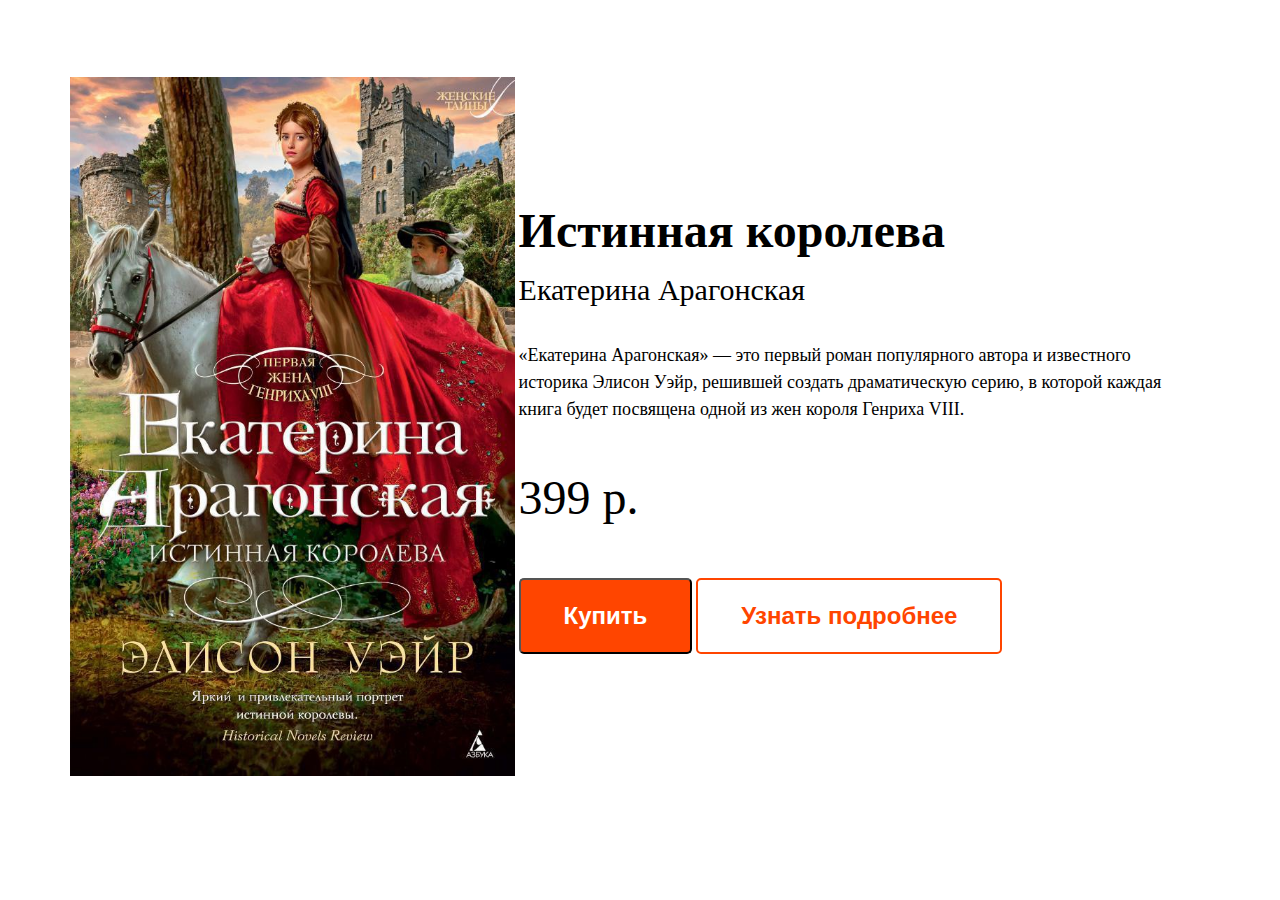
==== lesson-7/index.html @ 6c426e01 "Начальная страница" ====
<!DOCTYPE html>
<html lang="en">
<head>
  <meta charset="UTF-8">
  <meta name="viewport" content="width=device-width, initial-scale=1.0">
  <title>Истинная королева - Екатерина Арагонская</title>
  <link rel="stylesheet" href="reset.css">
  <link rel="stylesheet" href="style.css">
</head>
<body>
  <header class="header">
  <div class="container">

  <div class="header-img">
    <img src="img/header-img.jpg" alt="Изображение книги">
  </div>
  <!--/header-img -->

  <div class="header-text">
    <h1 class="header-text__title">Истинная королева</h1>
    <div class="header-text__subtitle">Екатерина Арагонская</div>
    <p class="header-text__descr">
      «Екатерина Арагонская» — это первый роман популярного 
      автора и известного историка Элисон Уэйр, решившей создать 
      драматическую серию, в которой каждая книга будет посвящена 
      одной из жен короля Генриха VIII.
    </p>

    <div class="header-text__price">
      399 р.
    </div>

    <button class="button">Купить</button>
    <button class="button button-o">Узнать подробнее</button>

  </div>
  <!--/header-text-->

  </div>
  </header>
</body>
</html>
---- lesson-7/style.css ----
body {
  font-family: Tahoma;
}
button:focus {
  outline: none;
}
.container {
  width: 1140px;
  margin-left: auto;
  margin-right: auto;
}
.header {
  padding-top: 77px;
  padding-bottom: 96;
}
.header-img {
  display: inline-block;
  width: 39%;
  vertical-align: middle;
}
.header-text {
  display: inline-block;
  width: 60%;
  vertical-align: middle;
}
.header-text__title {
  font-size: 48px;
  font-weight: 700;
  margin-bottom: 15px;
}
.header-text__subtitle {
  font-size: 30px;
  font-weight: 400;
  margin-bottom: 35px;
}
.header-text__descr {
  font-size: 18px;
  font-weight: 400;
  line-height: 27px;
  max-width: 530;
  margin-bottom: 47px;
}
.header-text__price {
  font-size: 48px;
  font-weight: 400;
  margin-bottom: 53px;
}
.button {
  border-radius: 5px;
  background-color: orangered;
  font-size: 24px;
  font-weight: 700;
  color: #ffffff;
  padding: 22px 43px;
}
.button-o {
  color: orangered;
  background-color: transparent;
  border: 2px solid orangered;
}
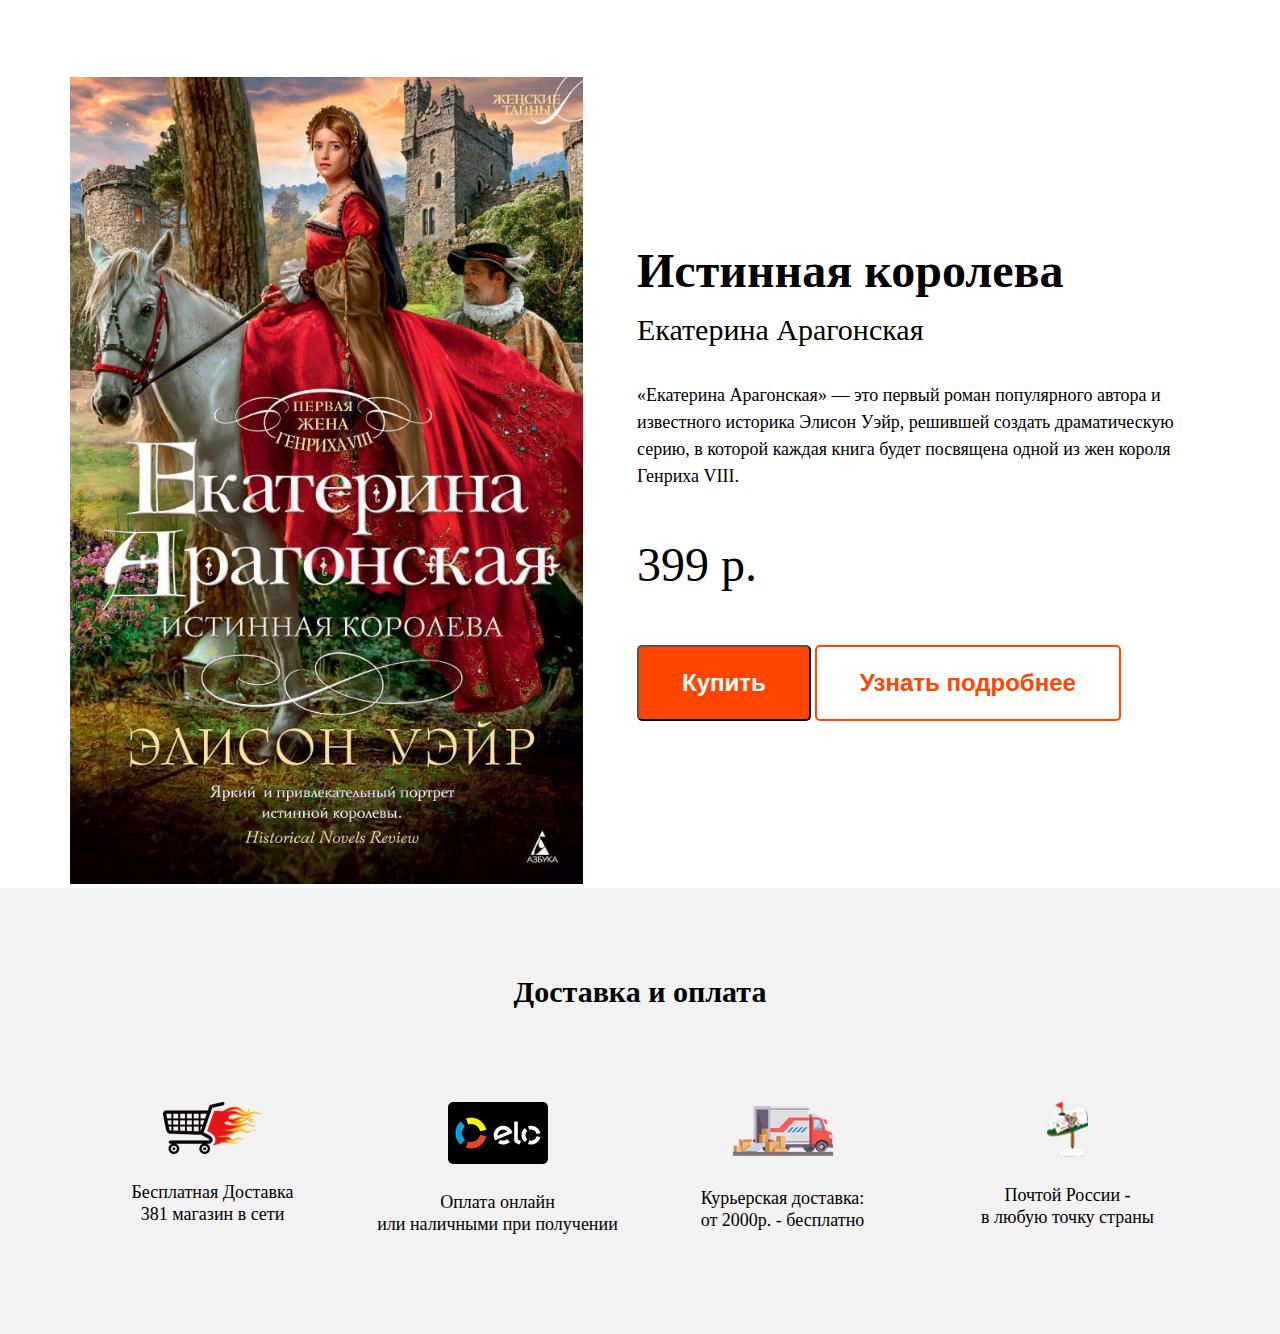
==== commit 7d32f6cb: "Доставка" ====
--- a/lesson-7/index.html
+++ b/lesson-7/index.html
@@ -14,7 +14,7 @@
   <div class="header-img">
     <img src="img/header-img.jpg" alt="Изображение книги">
   </div>
-  <!--/header-img -->
+  <!-- /.header-img -->
 
   <div class="header-text">
     <h1 class="header-text__title">Истинная королева</h1>
@@ -34,9 +34,63 @@
     <button class="button button-o">Узнать подробнее</button>
 
   </div>
-  <!--/header-text-->
+  <!-- /.header-text -->
 
   </div>
   </header>
+
+  <section class="features">
+    <div class="container">
+      <h2 class="section-title">
+        Доставка и оплата
+      </h2>
+<div class="features-wrap">
+  <div class="features-block">
+    <div class="features-block__img">
+      <img src="/lesson-7/img/features/karzina.png" alt="karzina">
+    </div><!-- /.features-block__img-->
+    <div class="features-block__text">
+      Бесплатная Доставка <br>
+      381 магазин в сети
+    </div>
+  </div>
+  <!-- /.features-block -->
+
+  <div class="features-block">
+   <div class="features-block__img">
+    <img src="/lesson-7/img/features/kard.png" alt="kard">
+   </div><!-- /.features-block__img-->
+    <div class="features-block__text">
+      Оплата онлайн <br> или наличными при получении
+    </div>
+  </div>
+  <!-- /.features-block -->
+
+  <div class="features-block">
+    <div class="features-block__img">
+      <img src="/lesson-7/img/features/kar.png" alt="kar">
+    </div><!-- /.features-block__img-->
+    <div class="features-block__text">
+      Курьерская доставка: <br>
+      от 2000р. - бесплатно
+    </div>
+  </div>
+  <!-- /.features-block -->
+  
+  <div class="features-block">
+    <div class="features-block__img">
+      <img src="/lesson-7/img/features/box.png" alt="box">
+    </div><!-- /.features-block__img-->
+    <div class="features-block__text">
+      Почтой России - <br>
+      в любую точку страны
+    </div>
+  </div>
+  <!-- /.features-block -->
+</div>
+<!-- /.features-wrap -->
+      </div>
+    <!-- /.container -->
+  </section>
 </body>
 </html>--- a/lesson-7/style.css
+++ b/lesson-7/style.css
@@ -15,13 +15,14 @@
 }
 .header-img {
   display: inline-block;
-  width: 39%;
+  width: 45%;
   vertical-align: middle;
 }
 .header-text {
   display: inline-block;
-  width: 60%;
+  width: 50%;
   vertical-align: middle;
+  margin-left: 50px;
 }
 .header-text__title {
   font-size: 48px;
@@ -58,3 +59,36 @@
   background-color: transparent;
   border: 2px solid orangered;
 }
+.section-title {
+  margin-bottom: 97px;
+  font-size: 30px;
+  font-weight: 700;
+  line-height: 27px;
+  text-align: center;
+}
+.features {
+  padding-top: 90px;
+  padding-bottom: 99px;
+  background-color: #f2f2f2;
+
+}
+.features-wrap::after {
+content: '';
+display: table;
+clear: both;
+}
+.features-block {
+  display: inline-block;
+  text-align: center;
+  width: 25%;
+  float: left;
+}
+.features-block__img {
+  min-height: 25px;
+  margin-bottom: 23px;
+}
+.features-block__text {
+  font-size: 18px;
+  font-weight: 400;
+  line-height: 22px;
+}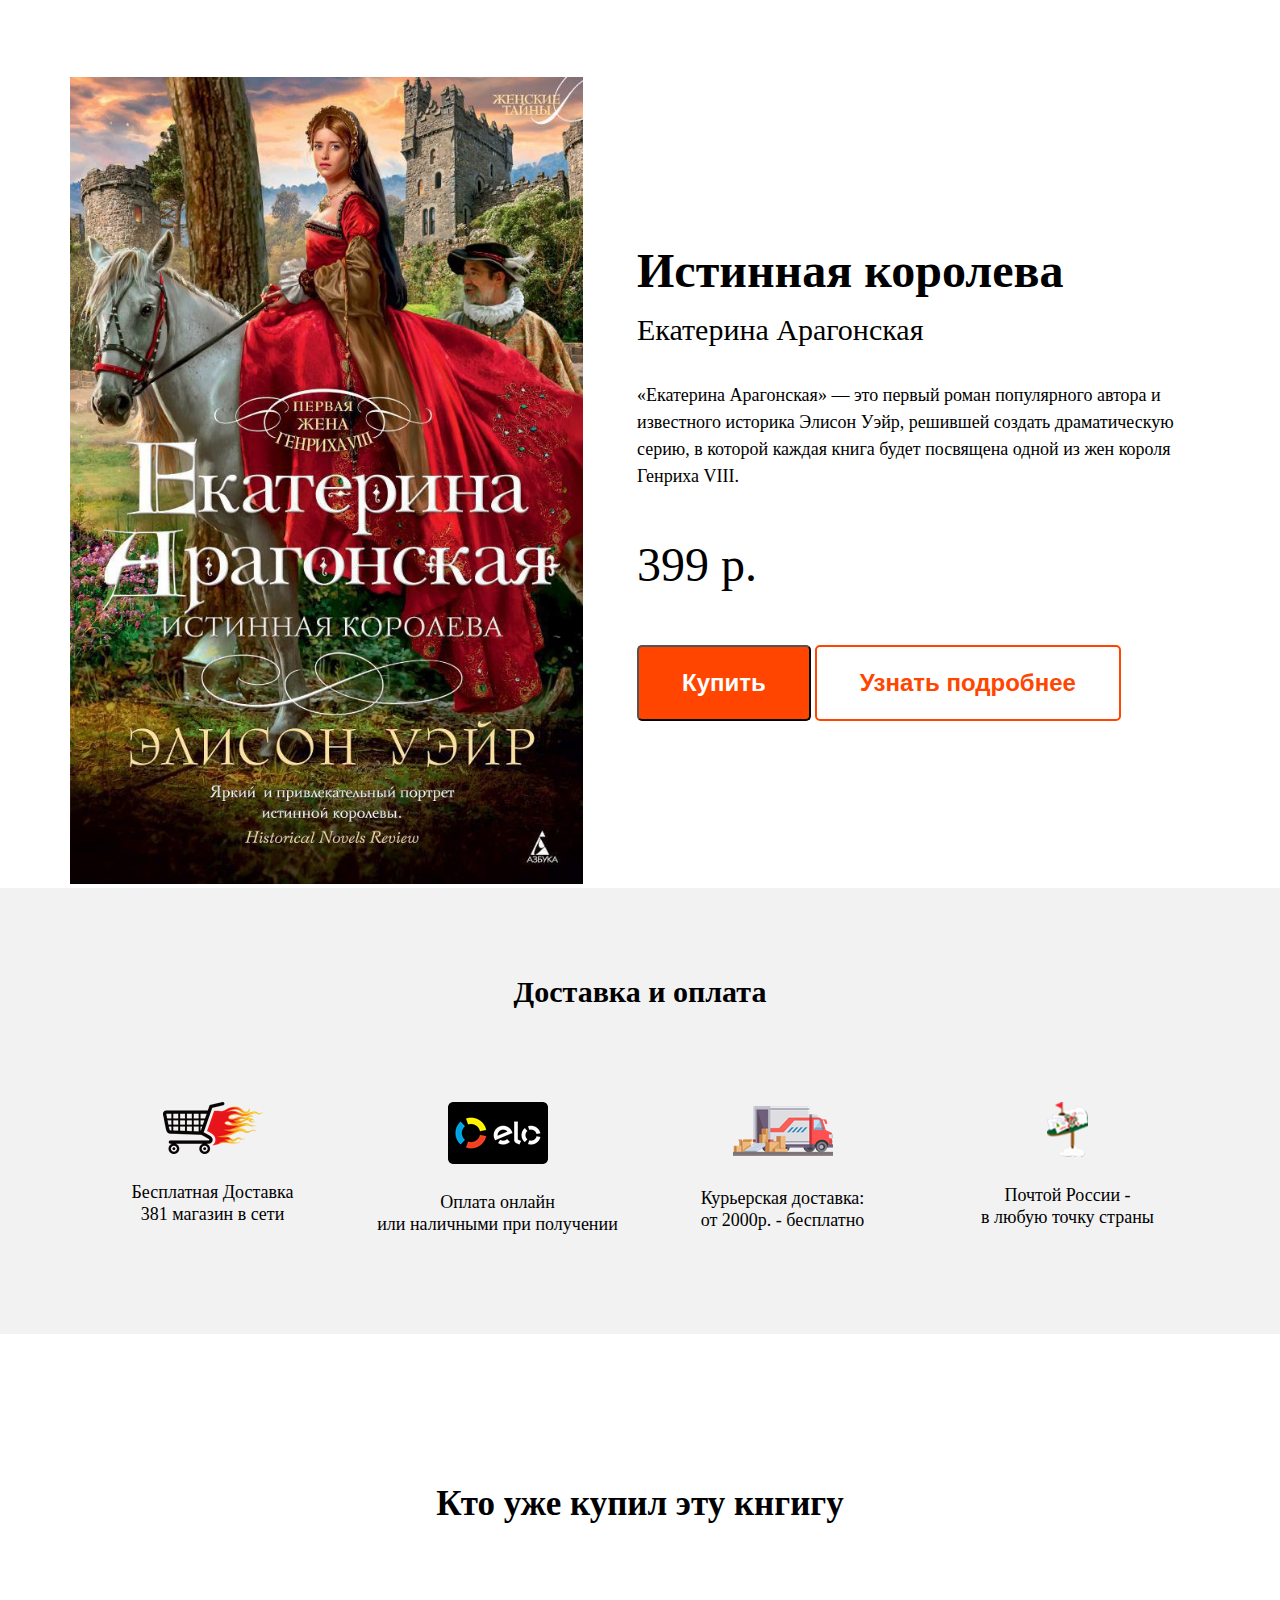
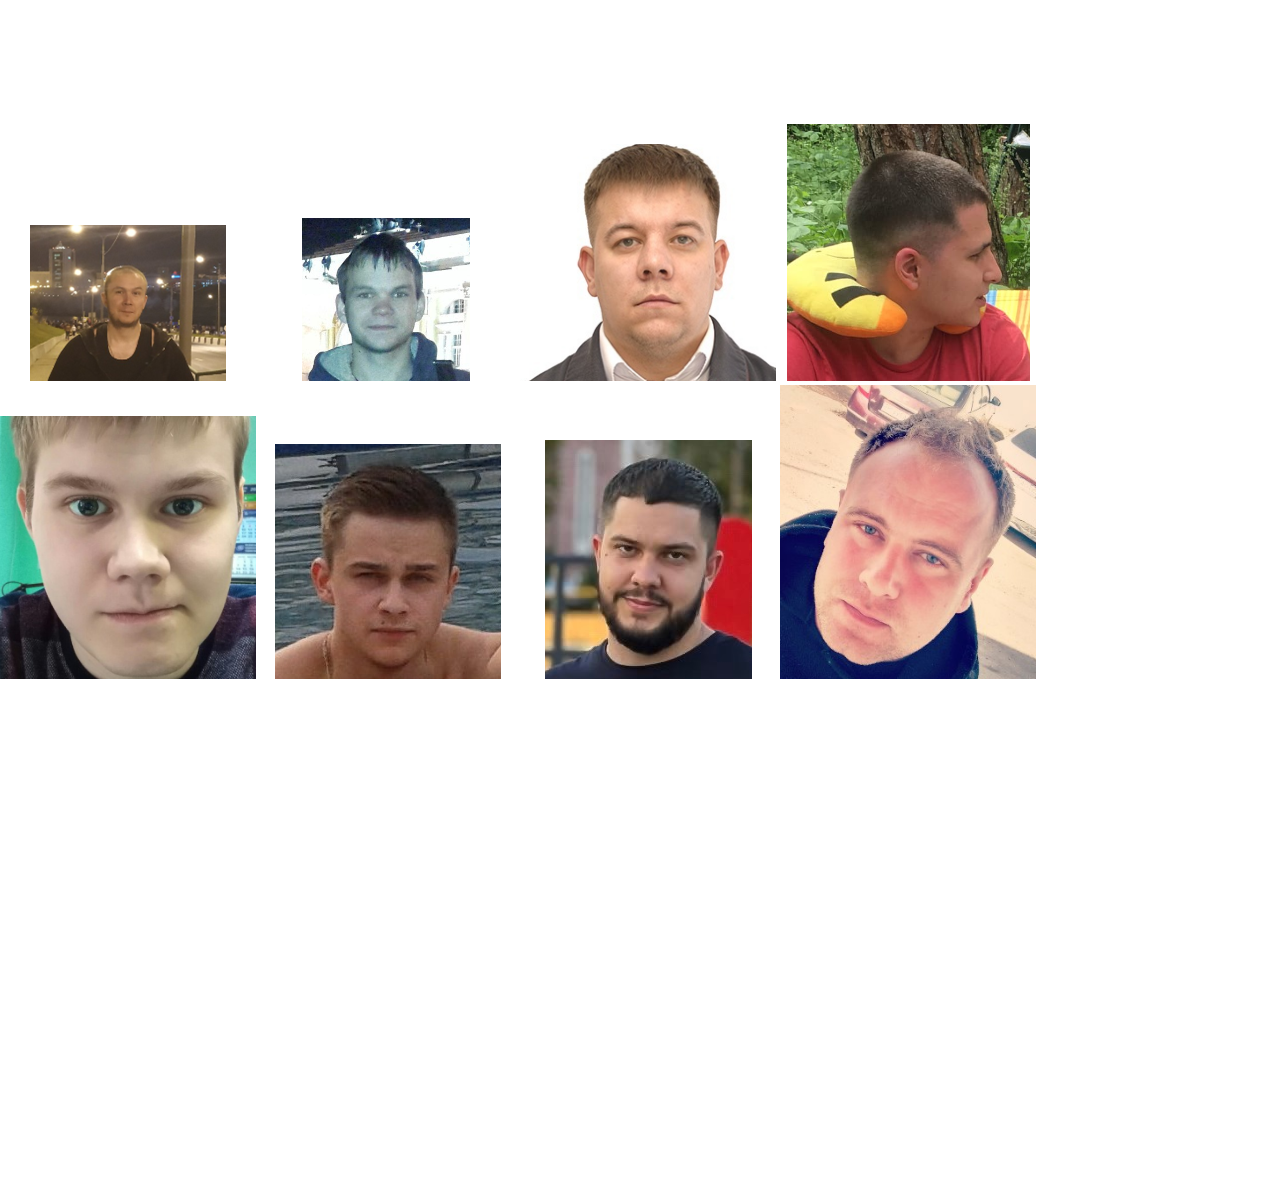
==== commit 75909659: "Фотки" ====
--- a/lesson-7/index.html
+++ b/lesson-7/index.html
@@ -6,6 +6,7 @@
   <title>Истинная королева - Екатерина Арагонская</title>
   <link rel="stylesheet" href="reset.css">
   <link rel="stylesheet" href="style.css">
+  <link rel="stylesheet" href="style2.css">
 </head>
 <body>
   <header class="header">
@@ -92,5 +93,34 @@
       </div>
     <!-- /.container -->
   </section>
+
+  <div class="buyer-img">
+    <h3 class="buyer-img__title"> Кто уже купил эту кнгигу</h3>
+    <div class="buyer-block">
+      <div class="buyer-block__img">
+        <img src="/lesson-7/img/buyer/1.png" alt="1">
+      </div><!-- /.buyer-block__img-->
+      <div class="buyer-block__img">
+        <img src="/lesson-7/img/buyer/2.png" alt="2">
+      </div><!-- /.buyer-block__img-->
+      <div class="buyer-block__img">
+        <img src="/lesson-7/img/buyer/3.png" alt="3">
+      </div><!-- /.buyer-block__img-->
+      <div class="buyer-block__img">
+        <img src="/lesson-7/img/buyer/4.png" alt="4">
+      </div><!-- /.buyer-block__img-->
+      <div class="buyer-block__img">
+        <img src="/lesson-7/img/buyer/5.png" alt="5">
+      </div><!-- /.buyer-block__img-->
+      <div class="buyer-block__img">
+        <img src="/lesson-7/img/buyer/6.png" alt="6">
+      </div><!-- /.buyer-block__img-->
+      <div class="buyer-block__img">
+        <img src="/lesson-7/img/buyer/7.png" alt="7">
+      </div><!-- /.buyer-block__img-->
+      <div class="buyer-block__img">
+        <img src="/lesson-7/img/buyer/8.png" alt="8">
+      </div><!-- /.buyer-block__img-->
+  </div>
 </body>
 </html>--- a/lesson-7/style.css
+++ b/lesson-7/style.css
@@ -91,4 +91,4 @@
   font-size: 18px;
   font-weight: 400;
   line-height: 22px;
-}+}
--- a/lesson-7/style2.css
+++ b/lesson-7/style2.css
@@ -0,0 +1,18 @@
+.buyer-img__title {
+  text-align: center;
+  margin-top: 150px;
+  font-weight: 800;
+  font-size: 35px;
+  margin-bottom: 150px;
+}
+.buyer-block {
+ margin-bottom: 500px;
+margin-top: 200px;
+ 
+ 
+}
+.buyer-block__img {
+  display: inline-block;
+  text-align: center;
+  width: 20%;
+}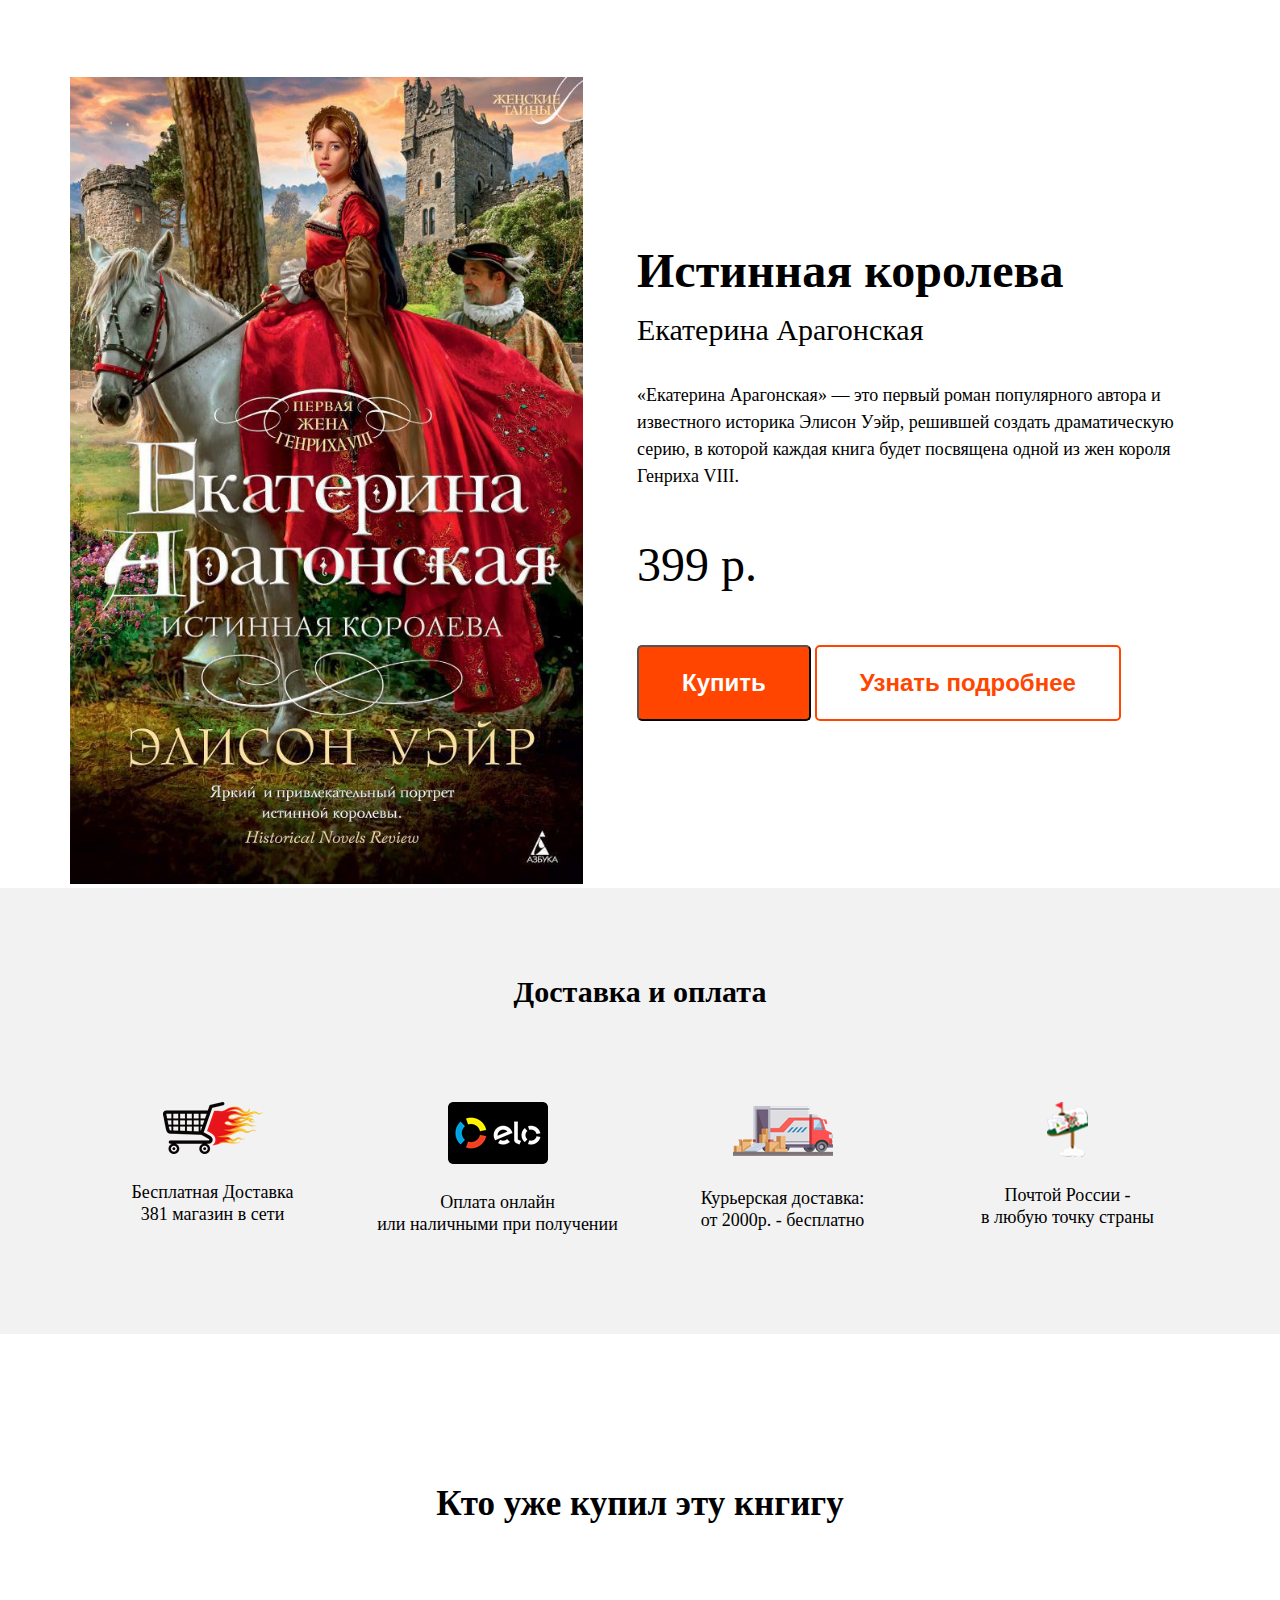
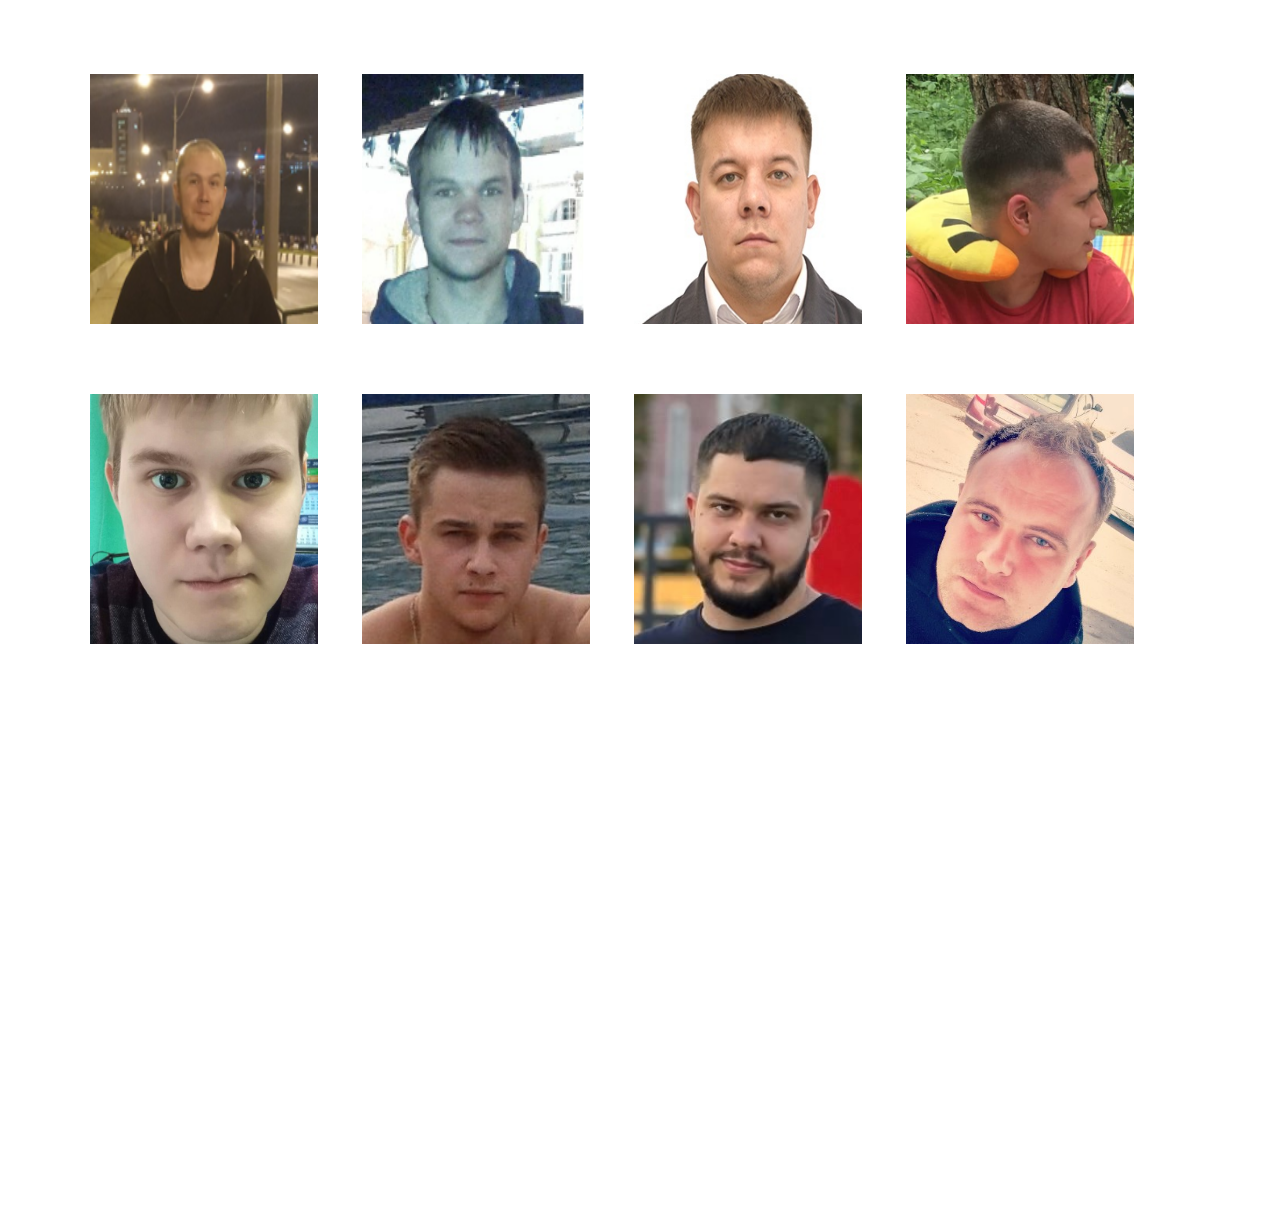
==== commit 08686584: "Вроде готово" ====
--- a/lesson-7/index.html
+++ b/lesson-7/index.html
@@ -96,7 +96,8 @@
 
   <div class="buyer-img">
     <h3 class="buyer-img__title"> Кто уже купил эту кнгигу</h3>
-    <div class="buyer-block">
+    
+    <div class="buyer-block container">
       <div class="buyer-block__img">
         <img src="/lesson-7/img/buyer/1.png" alt="1">
       </div><!-- /.buyer-block__img-->
--- a/lesson-7/style2.css
+++ b/lesson-7/style2.css
@@ -6,13 +6,15 @@
   margin-bottom: 150px;
 }
 .buyer-block {
- margin-bottom: 500px;
-margin-top: 200px;
- 
- 
+  margin-bottom:500px; 
+  line-height: 150px;
 }
 .buyer-block__img {
   display: inline-block;
-  text-align: center;
   width: 20%;
-}+  margin: 0 20px;
+}
+.buyer-block__img > img {
+width: 100%;
+height: 250px;
+} 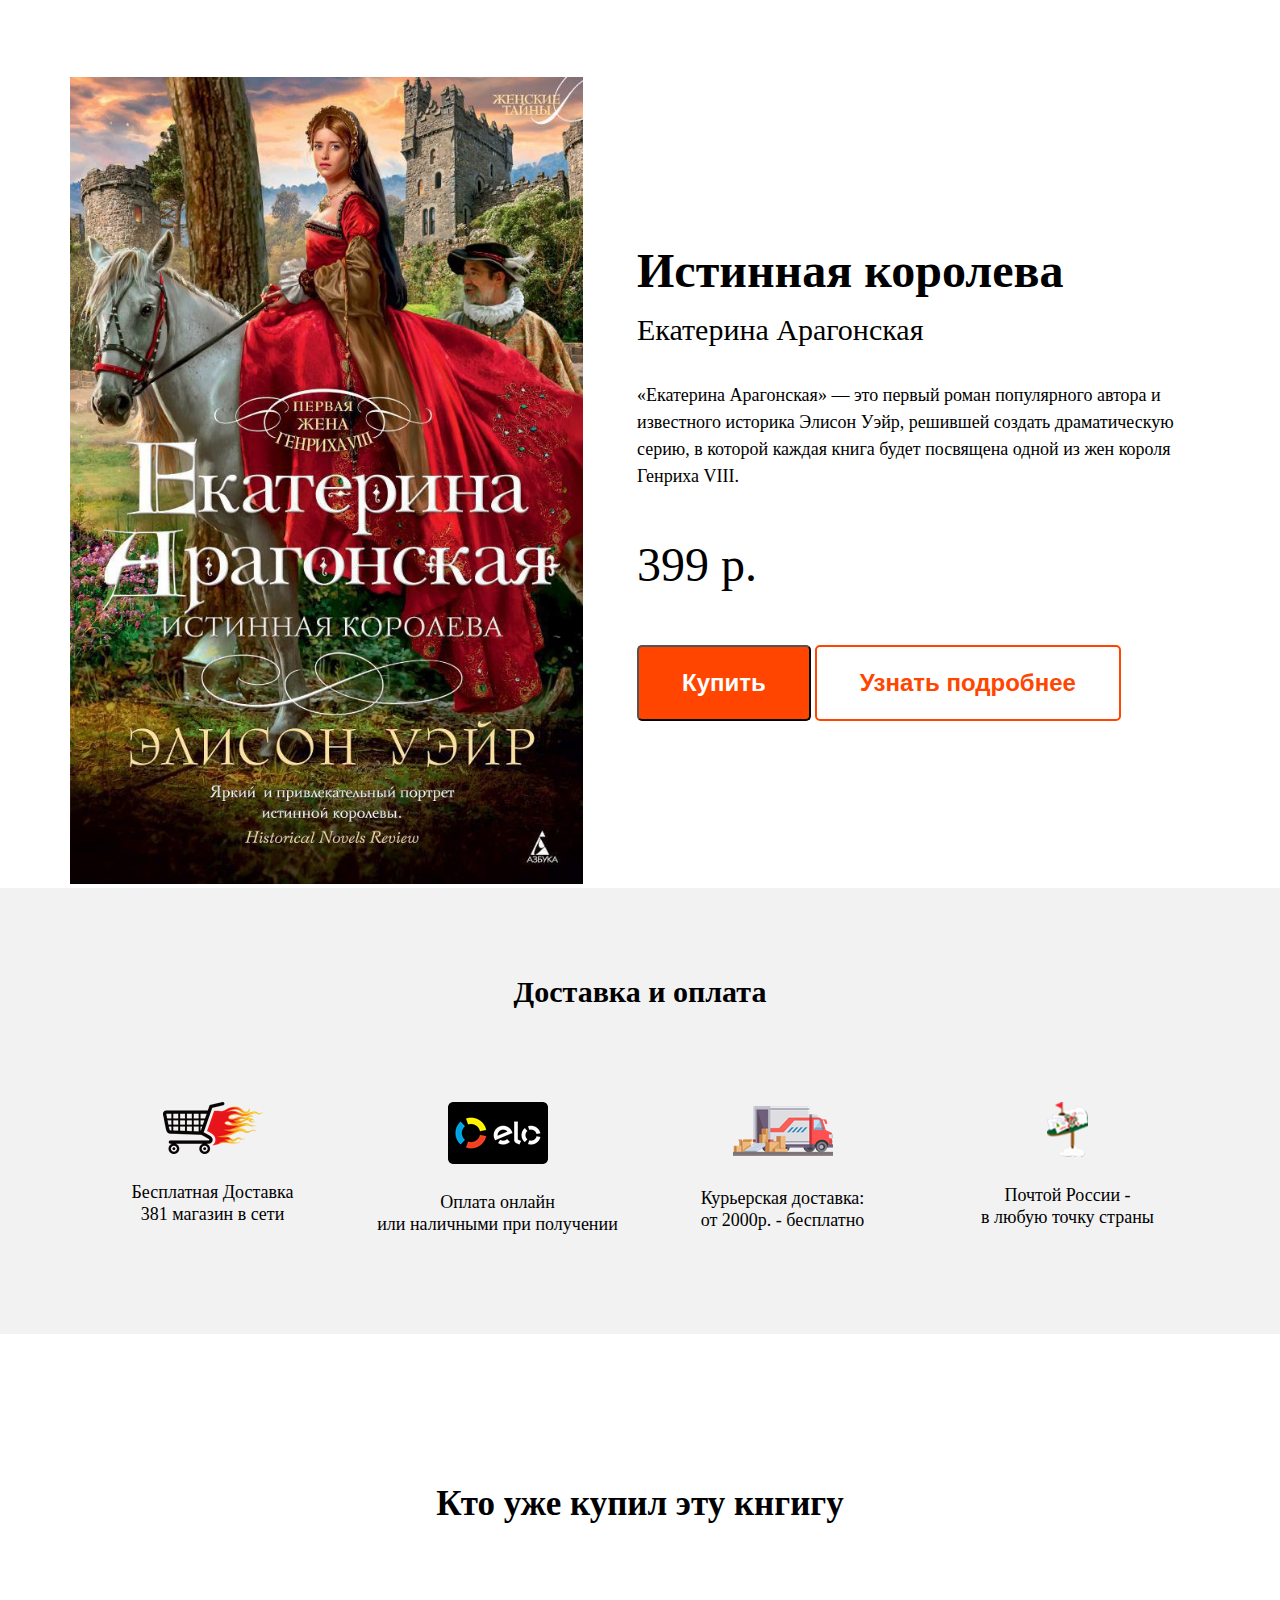
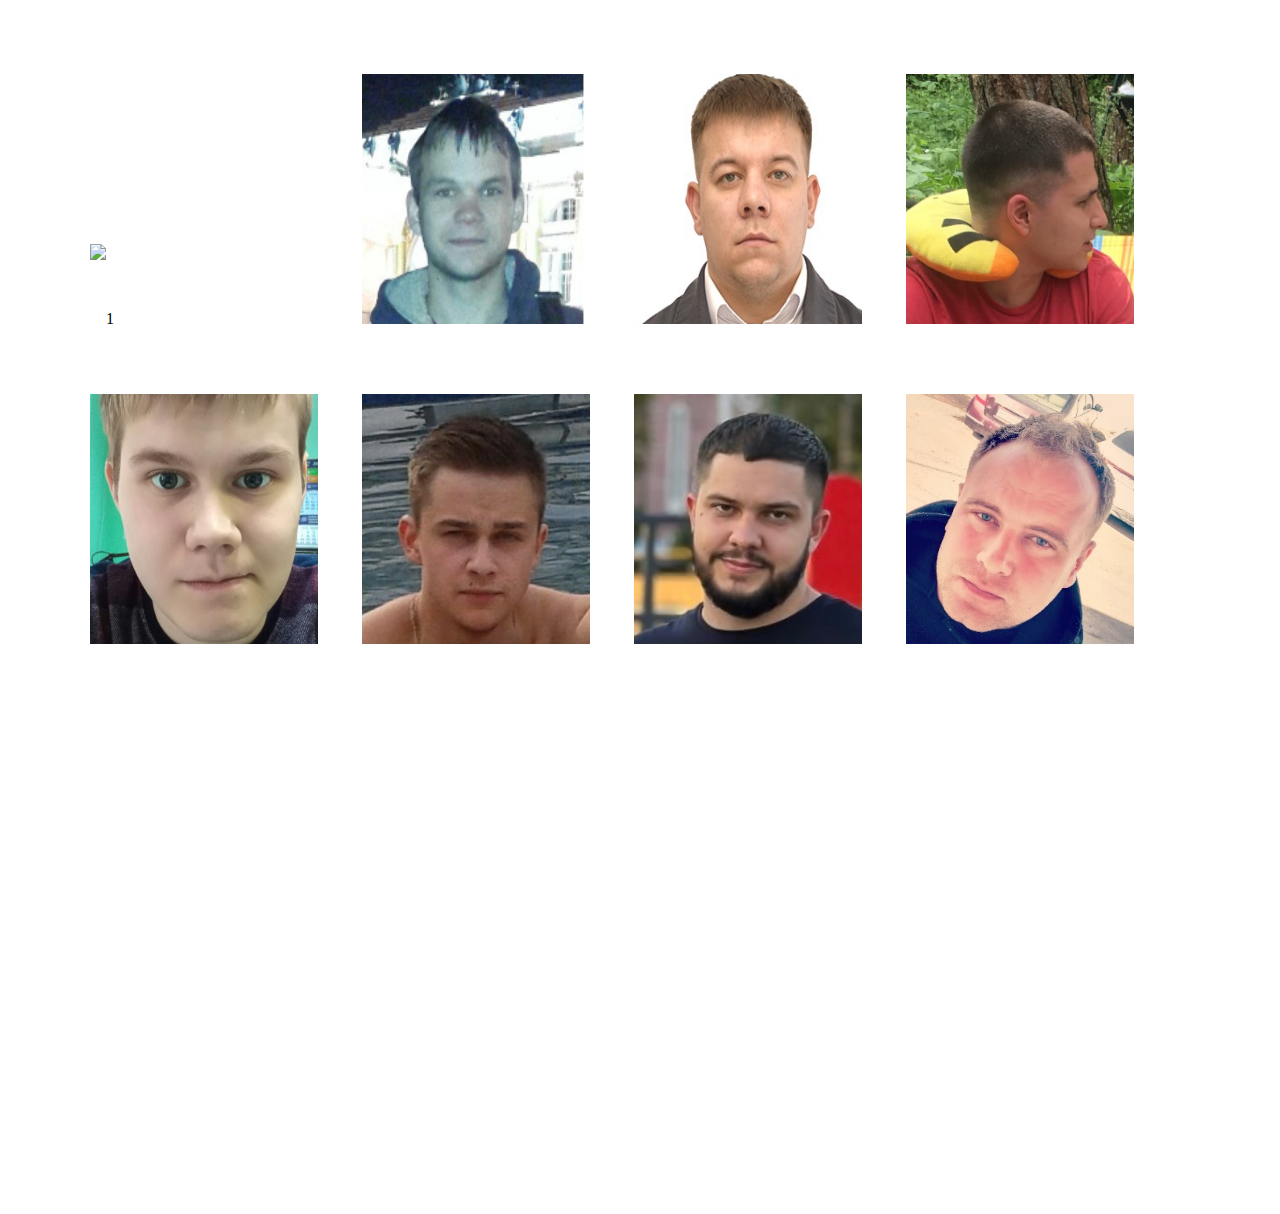
==== commit 1973b8c0: "Проба" ====
--- a/lesson-7/index.html
+++ b/lesson-7/index.html
@@ -99,7 +99,7 @@
     
     <div class="buyer-block container">
       <div class="buyer-block__img">
-        <img src="/lesson-7/img/buyer/1.png" alt="1">
+        <img src="./buyer/1.png" alt="1">
       </div><!-- /.buyer-block__img-->
       <div class="buyer-block__img">
         <img src="/lesson-7/img/buyer/2.png" alt="2">
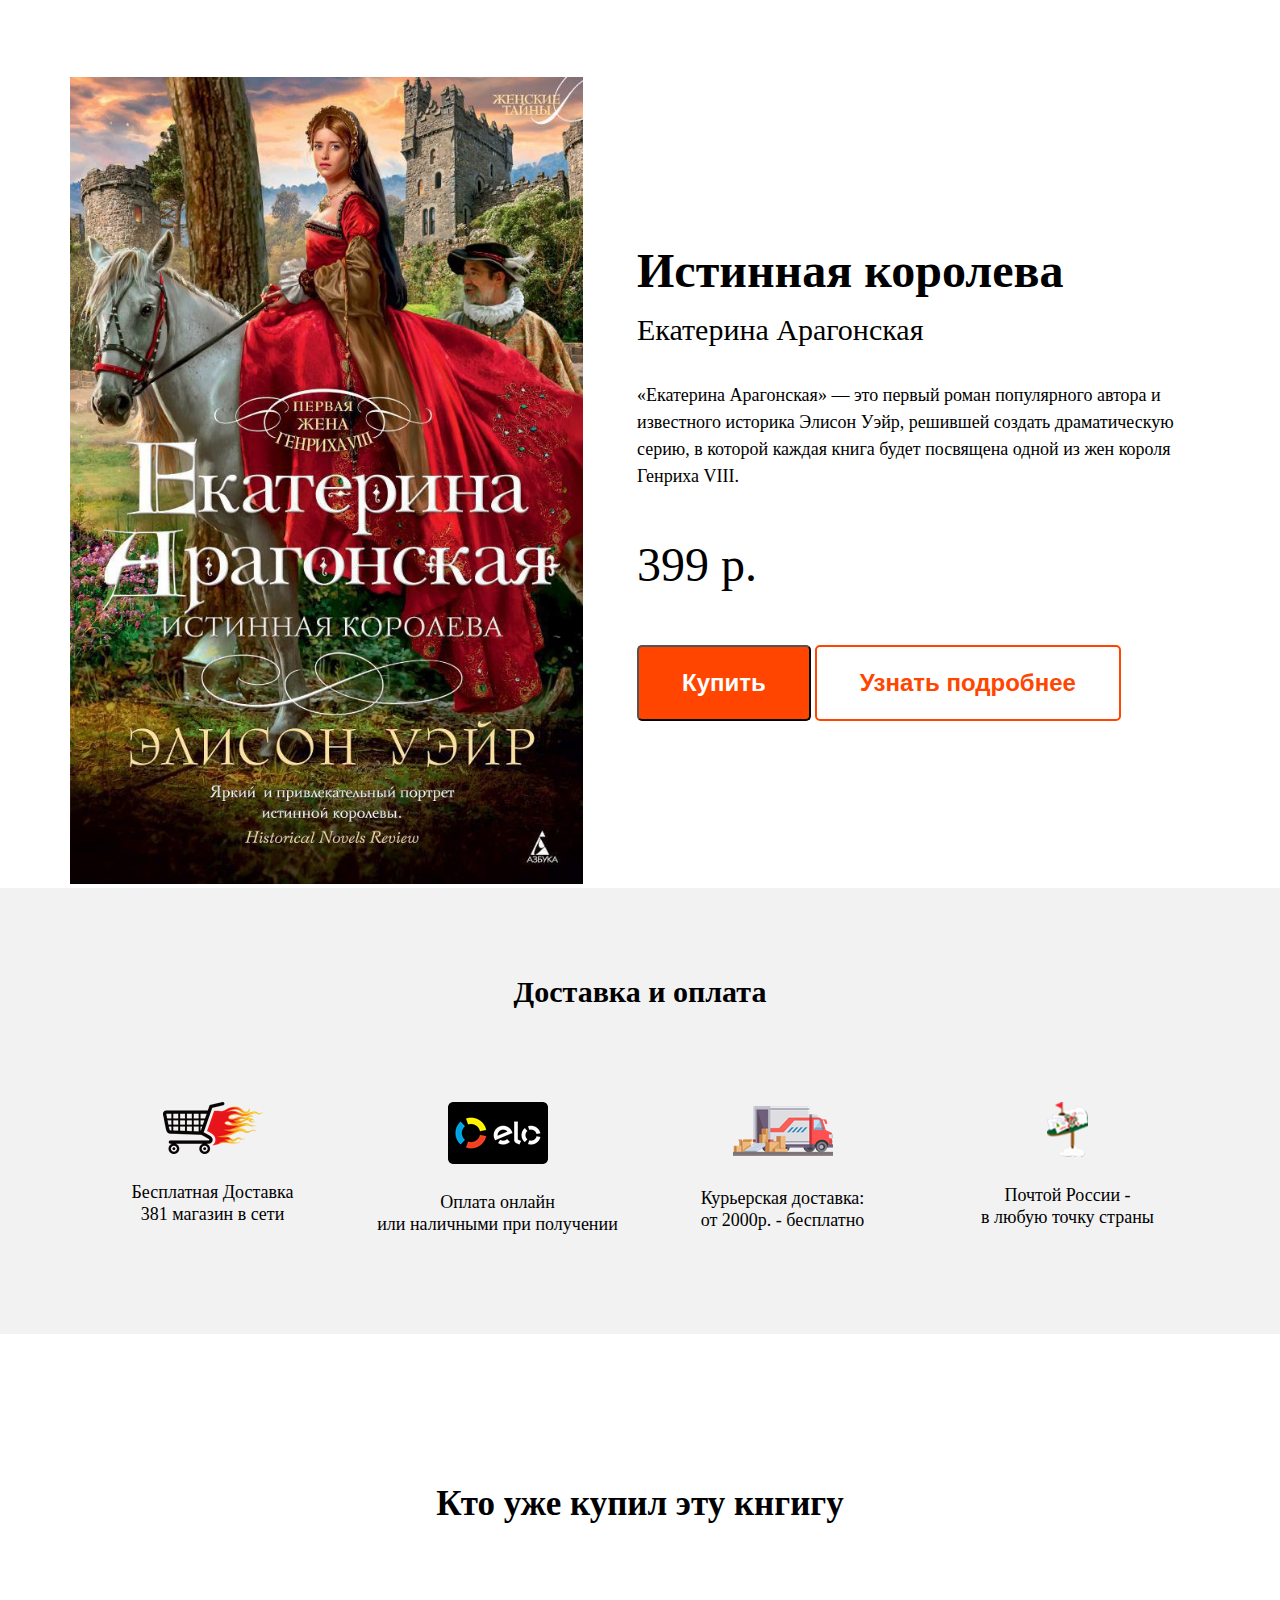
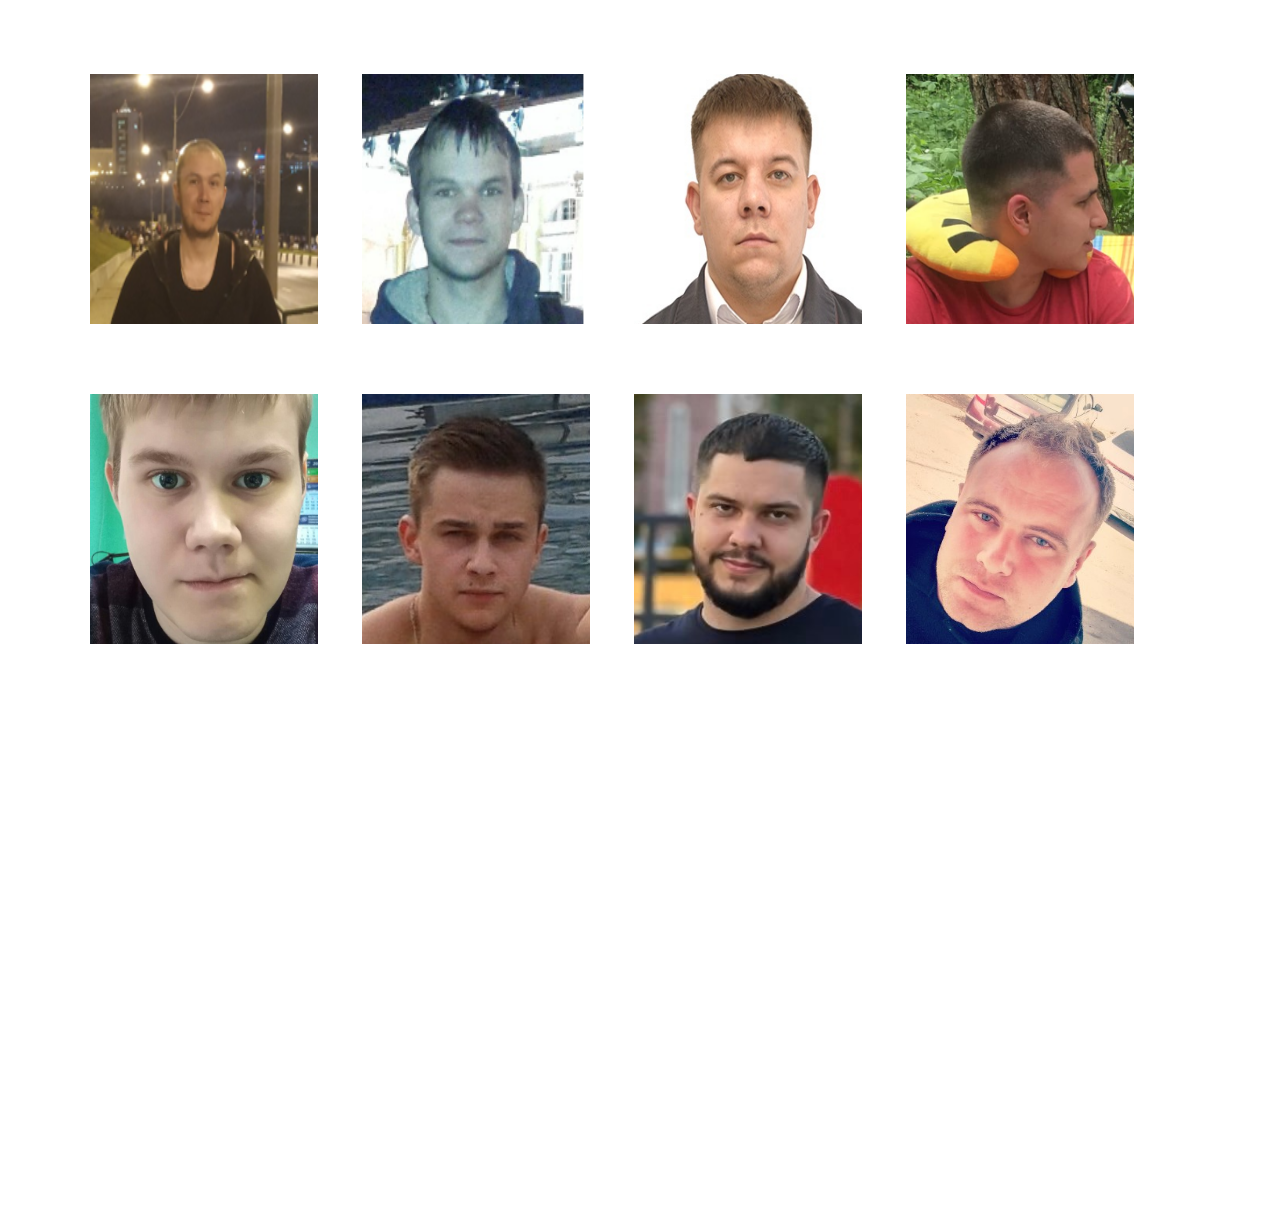
==== commit 2f513221: "123" ====
--- a/lesson-7/index.html
+++ b/lesson-7/index.html
@@ -99,7 +99,7 @@
     
     <div class="buyer-block container">
       <div class="buyer-block__img">
-        <img src="./buyer/1.png" alt="1">
+        <img src="/lesson-7/img/buyer/1.png" alt="1">
       </div><!-- /.buyer-block__img-->
       <div class="buyer-block__img">
         <img src="/lesson-7/img/buyer/2.png" alt="2">
